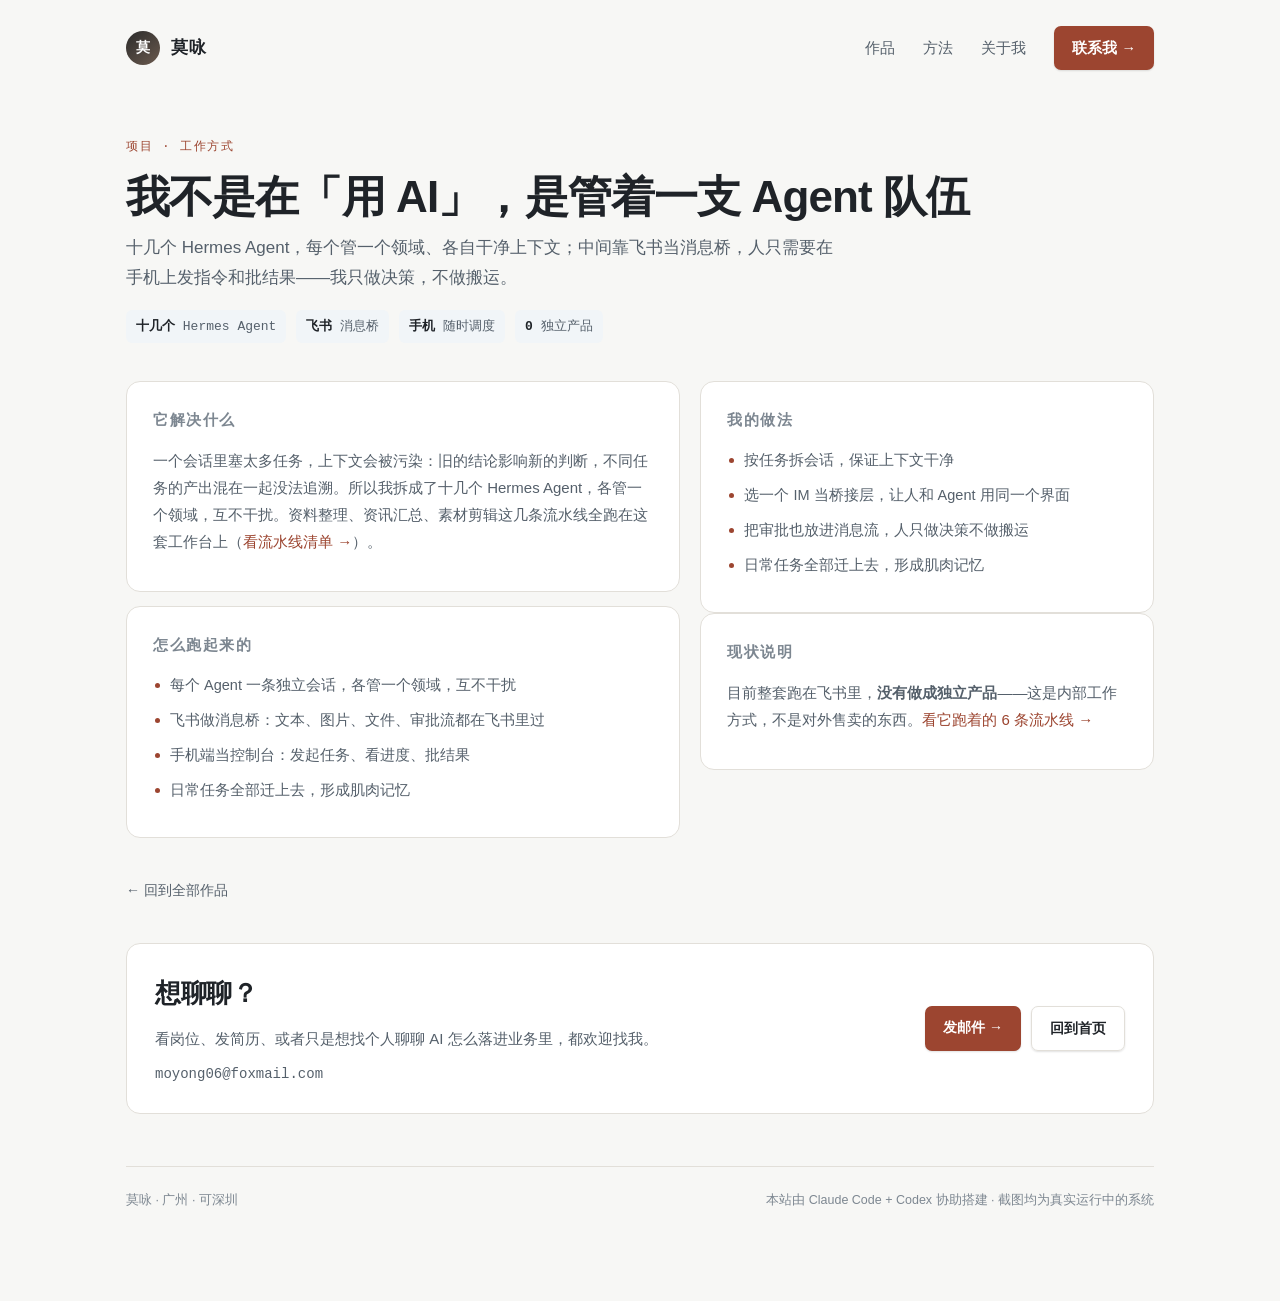
==== projects/agent.html @ 726917f3 "Agent 规模更新：十几个 Hermes Agent 各管一个领域" ====
<!DOCTYPE html>
<html lang="zh-CN">
<head>
<meta charset="UTF-8">
<meta name="viewport" content="width=device-width,initial-scale=1">
<title>Agent 工作台 · 莫咏作品集</title>
<meta name="description" content="十几个 Hermes Agent 各管一个领域，加飞书消息桥，手机上随时发起任务、看进度、批结果。">
<link rel="stylesheet" href="../style.css">
</head>
<body>
<div class="wrap">
<nav>
  <a class="brand" href="../index.html"><span class="avatar">莫</span><span class="nm">莫咏</span></a>
  <div class="nav-r">
    <a href="../index.html#work">作品</a>
    <a href="../index.html#how">方法</a>
    <a href="../index.html#about">关于我</a>
    <a href="../index.html#contact" class="btn">联系我 →</a>
  </div>
</nav>
<div class="dhead">
  <div class="crumb">项目 · 工作方式</div>
  <h1>我不是在「用 AI」，是管着一支 Agent 队伍</h1>
  <p class="lead">十几个 Hermes Agent，每个管一个领域、各自干净上下文；中间靠飞书当消息桥，人只需要在手机上发指令和批结果——我只做决策，不做搬运。</p>
  <div class="dnums"><span><b>十几个</b> Hermes Agent</span><span><b>飞书</b> 消息桥</span><span><b>手机</b> 随时调度</span><span><b>0</b> 独立产品</span></div>
</div>
<div class="dgrid">
  <div><div class="dsec" style="margin-bottom:14px"><h3>它解决什么</h3><p>一个会话里塞太多任务，上下文会被污染：旧的结论影响新的判断，不同任务的产出混在一起没法追溯。所以我拆成了十几个 Hermes Agent，各管一个领域，互不干扰。资料整理、资讯汇总、素材剪辑这几条流水线全跑在这套工作台上（<a class="more" href="flow.html">看流水线清单 →</a>）。</p></div><div class="dsec" style="margin-bottom:14px"><h3>怎么跑起来的</h3><ul><li>每个 Agent 一条独立会话，各管一个领域，互不干扰</li><li>飞书做消息桥：文本、图片、文件、审批流都在飞书里过</li><li>手机端当控制台：发起任务、看进度、批结果</li><li>日常任务全部迁上去，形成肌肉记忆</li></ul></div></div>
  <div>
    <div class="dsec">
      <h3>我的做法</h3>
      <ul><li>按任务拆会话，保证上下文干净</li><li>选一个 IM 当桥接层，让人和 Agent 用同一个界面</li><li>把审批也放进消息流，人只做决策不做搬运</li><li>日常任务全部迁上去，形成肌肉记忆</li></ul>
    </div>
    <div class="dsec" style="margin-bottom:14px"><h3>现状说明</h3><p>目前整套跑在飞书里，<b>没有做成独立产品</b>——这是内部工作方式，不是对外售卖的东西。<a class="more" href="flow.html">看它跑着的 6 条流水线 →</a></p></div>
  </div>
</div>
<a class="backlink" href="../index.html#work">← 回到全部作品</a>
<div class="contact" style="margin-top:40px">
  <div>
    <h2>想聊聊？</h2>
    <p>看岗位、发简历、或者只是想找个人聊聊 AI 怎么落进业务里，都欢迎找我。</p>
    <div class="mail copy" id="mail">moyong06@foxmail.com</div>
  </div>
  <div class="acts">
    <a class="btn" href="mailto:moyong06@foxmail.com">发邮件 →</a>
    <a class="btn ghost" href="../index.html">回到首页</a>
  </div>
</div>
<footer>
  <span>莫咏 · 广州 · 可深圳</span>
  <span>本站由 Claude Code + Codex 协助搭建 · 截图均为真实运行中的系统</span>
</footer>
</div>
<script>
  const nav=document.querySelector('nav');
  addEventListener('scroll',()=>nav.classList.toggle('scrolled',scrollY>10));
  const mail=document.getElementById('mail');
  if(mail){ mail.style.cursor='pointer';
    mail.addEventListener('click',async()=>{try{await navigator.clipboard.writeText('moyong06@foxmail.com');mail.classList.add('done');setTimeout(()=>mail.classList.remove('done'),1600);}catch(e){}});
  }
</script>
</body>
</html>
---- style.css ----
:root{
    --bg:#f7f7f5; --card:#fff; --ink:#1f2328; --ink2:#55606b; --ink3:#7d8791;
    --line:#e2dfd9; --accent:#9c4530; --accent-soft:#f7ece8;
  }
  *{box-sizing:border-box;margin:0;padding:0}
  body{background:var(--bg);color:var(--ink);font-family:-apple-system,BlinkMacSystemFont,"PingFang SC","Hiragino Sans GB","Microsoft YaHei",sans-serif;font-size:15px;line-height:1.8;-webkit-font-smoothing:antialiased}
  .wrap{max-width:1080px;margin:0 auto;padding:0 26px 90px}

  nav{display:flex;align-items:center;justify-content:space-between;padding:26px 0 22px;position:sticky;top:0;background:rgba(247,247,245,.93);backdrop-filter:blur(8px);z-index:9;border-bottom:1px solid transparent}
  nav.scrolled{border-bottom-color:var(--line)}
  .brand{display:flex;align-items:center;gap:11px;text-decoration:none;color:var(--ink)}
  .avatar{width:34px;height:34px;border-radius:50%;background:linear-gradient(140deg,#2b2b2b,#6b5a4e);color:#fff;display:flex;align-items:center;justify-content:center;font-size:14px;font-weight:600}
  .brand .nm{font-size:17px;font-weight:600;letter-spacing:.06em}
  .nav-r{display:flex;align-items:center;gap:28px}
  .nav-r a{color:var(--ink2);text-decoration:none;font-size:14.5px;transition:color .15s}
  .nav-r a:hover{color:var(--ink)}
  .nav-r a.on{color:var(--ink);font-weight:500}
  .btn{display:inline-block;background:var(--accent);color:#fff!important;text-decoration:none;padding:9px 18px;border-radius:7px;font-size:14px;font-weight:600;transition:filter .15s;box-shadow:0 1px 2px rgba(0,0,0,.12)}
  .btn:hover{filter:brightness(1.08)}
  .btn.ghost{background:transparent;color:var(--ink)!important;border:1px solid var(--line)}

  .hero{padding:56px 0 44px}
  .hero .kicker{font-size:12.5px;letter-spacing:.16em;color:var(--accent);text-transform:uppercase;font-weight:600;margin-bottom:16px}
  .hero h1{font-size:46px;line-height:1.22;font-weight:700;letter-spacing:-.02em;max-width:760px}
  .hero h1 em{font-style:normal;color:var(--accent)}
  .hero p{font-size:17px;color:var(--ink2);max-width:660px;margin-top:20px}
  .facts{display:grid;grid-template-columns:repeat(4,1fr);gap:28px;margin-top:34px;padding-top:26px;border-top:1px solid var(--line)}
  .fact .n{font-size:27px;font-weight:700;letter-spacing:-.03em;font-variant-numeric:tabular-nums;color:var(--ink)}
  .fact .n small{font-size:.56em;font-weight:700;color:var(--ink2);letter-spacing:0;margin:0 .1em;vertical-align:.08em}
  .fact .n small:first-child{margin-left:0}
  .fact .n small:last-child{margin-right:0}
  .fact .n .cur{margin-right:-.14em;letter-spacing:-.02em}
  .fact .n .gap{margin-right:.34em}
  .fact .n .cnt{display:inline-block;min-width:.5em;color:transparent;-webkit-text-fill-color:transparent;
    background:linear-gradient(178deg,#151b21 22%,#56646f 100%);-webkit-background-clip:text;background-clip:text;
    transition:transform .28s cubic-bezier(.2,.9,.3,1)}
  .fact .n .cnt.hit{transform:translateY(-3px) scale(1.06);background:none;color:var(--accent);-webkit-text-fill-color:var(--accent)}
  .fact .l{font-size:13px;color:var(--ink2);margin-top:5px;letter-spacing:.01em}

  section{padding-top:46px}
  .sec-h{display:flex;align-items:baseline;justify-content:space-between;margin-bottom:26px}
  .sec-h h2{font-size:26px;font-weight:700;letter-spacing:-.01em}
  .sec-h .en{font-size:12px;letter-spacing:.14em;color:var(--ink3);text-transform:uppercase}

  .grid{display:grid;grid-template-columns:repeat(3,1fr);gap:18px}
  @media(max-width:860px){.grid{grid-template-columns:1fr 1fr}}
  @media(max-width:600px){.grid{grid-template-columns:1fr}.hero h1{font-size:33px}}

  .card{background:var(--card);border:1px solid var(--line);border-radius:12px;overflow:hidden;display:flex;flex-direction:column;transition:border-color .18s,transform .18s}
  .card:hover{border-color:#d6d2ca;transform:translateY(-2px)}
  .card .shot{aspect-ratio:16/10;background:#fbfbfa;border-bottom:1px solid var(--line);overflow:hidden;display:flex;align-items:center;justify-content:center}
  .card .shot img{width:100%;height:100%;object-fit:cover;object-position:top center;display:block}
  .card .shot .ico{font-size:46px;opacity:.62;background:linear-gradient(160deg,#fbf7f4,#f3efe9);width:100%;height:100%;display:flex;align-items:center;justify-content:center}
  .card .shot .icowrap{position:absolute;inset:0;display:flex;flex-direction:column;align-items:center;justify-content:center;gap:8px;background:linear-gradient(160deg,#fbf7f4,#f2eee8)}
  .card .shot .icohint{font-family:ui-monospace,SFMono-Regular,Menlo,monospace;font-size:11.5px;color:#a2958c;letter-spacing:.06em}
  /* 无截图卡片的规格面板：看起来像有意设计，不像缺图 */
  .spec{width:100%;height:100%;padding:16px 18px;display:flex;flex-direction:column;justify-content:center;gap:7px;background:linear-gradient(160deg,#fbf8f5,#f4f0ea)}
  .spec .sh{font-family:ui-monospace,SFMono-Regular,Menlo,monospace;font-size:10.5px;letter-spacing:.14em;color:#93857a;text-transform:uppercase;margin-bottom:2px}
  .spec .sl{display:flex;align-items:center;gap:9px;font-family:ui-monospace,SFMono-Regular,Menlo,monospace;font-size:13px;color:#4a545e}
  .spec .sl i{width:6px;height:6px;border-radius:50%;background:var(--accent);opacity:.75;flex:none}
  .spec .sl b{font-weight:600;color:#252b31}
  .spec .foot{margin-top:6px;font-family:ui-monospace,SFMono-Regular,Menlo,monospace;font-size:11px;color:#93857a}
  .spec.big{padding:26px 28px;gap:9px}
  .spec.big .sh{font-size:11.5px;margin-bottom:4px}
  .spec.big .sl{font-size:14px}
  .spec.big .foot{margin-top:10px;font-size:11.5px}
  .card .body{padding:16px 18px 17px;display:flex;flex-direction:column;flex:1}
  .card .role{font-size:12px;color:var(--accent);font-weight:600;letter-spacing:.04em}
  .card h3{font-size:17px;font-weight:650;margin:5px 0 7px;letter-spacing:-.01em}
  .card p{font-size:13.8px;color:var(--ink2);flex:1}
  .card .more{margin-top:14px;font-size:13.5px;color:var(--accent);font-weight:500}
  .card .more::after{content:" →"}

  .feat{background:var(--card);border:1px solid var(--line);border-radius:14px;overflow:hidden;display:grid;grid-template-columns:1.05fr .95fr}
  @media(max-width:860px){.feat{grid-template-columns:1fr}}
  .feat .l{padding:24px 28px}
  .feat .l h3{font-size:23px;font-weight:700;letter-spacing:-.015em;margin:8px 0 12px}
  .feat .l p{color:var(--ink2);font-size:15px}
  .feat .l ul{list-style:none;margin:16px 0 0}
  .feat .l li{position:relative;padding-left:16px;margin-bottom:5px;font-size:14.2px;color:var(--ink2)}
  .feat .l li::before{content:"";position:absolute;left:0;top:11px;width:5px;height:5px;border-radius:50%;background:var(--accent)}
  .feat .r{background:#fbfbfa;border-left:1px solid var(--line);display:flex;align-items:center;justify-content:center;padding:18px}
  @media(max-width:860px){.feat .r{border-left:0;border-top:1px solid var(--line)}}
  .feat .r img{max-width:100%;max-height:330px;border-radius:8px;border:1px solid var(--line);object-fit:contain;background:#fff}

  .about{display:grid;grid-template-columns:1.15fr .85fr;gap:44px;align-items:start}
  @media(max-width:860px){.about{grid-template-columns:1fr;gap:26px}}
  .about p{color:var(--ink2);margin-bottom:12px;font-size:15px}
  .about p b{color:var(--ink);font-weight:600}
  .tl{list-style:none}
  .tl li{border-left:2px solid var(--line);padding:0 0 13px 18px;position:relative;margin-left:4px}
  .tl li:last-child{padding-bottom:0}
  .tl li::before{content:"";position:absolute;left:-5px;top:7px;width:8px;height:8px;border-radius:50%;background:var(--accent)}
  .tl .t{font-size:13px;color:var(--ink3)}
  .tl .w{font-weight:650;font-size:15.5px;margin:2px 0 3px}
  .tl .d{font-size:13.6px;color:var(--ink2)}

  .contact{background:var(--card);border:1px solid var(--line);border-radius:14px;padding:26px 28px;display:flex;justify-content:space-between;align-items:center;gap:26px;flex-wrap:wrap;margin-top:42px}
  .contact h2{font-size:26px;font-weight:700;letter-spacing:-.01em}
  .contact p{color:var(--ink2);margin-top:8px;font-size:15px;max-width:520px}
  .contact .acts{display:flex;gap:10px;flex-wrap:wrap}
  .contact .mail{font-family:ui-monospace,SFMono-Regular,Menlo,monospace;font-size:14px;color:var(--ink2);margin-top:10px}

  footer{margin-top:52px;padding-top:22px;border-top:1px solid var(--line);font-size:12.5px;color:var(--ink3);display:flex;justify-content:space-between;flex-wrap:wrap;gap:10px}

  /* ===== 轻量动效：原生 CSS 滚动驱动动画（零 JS、零依赖）=====
     原理：animation-timeline: view() 让动画由「元素进入视口的进度」驱动，而不是时间。
     浏览器支持：Chrome/Edge 115+、Safari 26+；Firefox 回退为静态。
     无障碍：全部包在 prefers-reduced-motion: no-preference 里，尊重系统设置。 */
  @media (prefers-reduced-motion: no-preference){
    /* 入场：hero 依次浮起 */
    @keyframes rise-in{from{transform:translateY(18px)}to{transform:none}}
    .hero .kicker{animation:rise-in .7s cubic-bezier(.22,.8,.28,1) both}
    .hero h1{animation:rise-in .8s cubic-bezier(.22,.8,.28,1) .06s both}
    .hero p{animation:rise-in .8s cubic-bezier(.22,.8,.28,1) .14s both}
    .facts{animation:rise-in .8s cubic-bezier(.22,.8,.28,1) .22s both}

    /* 滚动进入视口时浮现（原生 scroll-driven） */
    @supports (animation-timeline: view()) and (animation-range: 0% 100%){
      @keyframes scroll-rise{from{opacity:.6;transform:translateY(26px)}to{opacity:1;transform:none}}
      section .sec-h, .feat, .grid .card, .about > *, .contact{
        animation:scroll-rise linear both;
        animation-timeline:view();
        animation-range:entry 4% cover 26%;
      }
      /* 同排卡片错峰：靠 animation-range 往后挪，而不是改 keyframes */
      .grid .card:nth-child(2){animation-range:entry 10% cover 32%}
      .grid .card:nth-child(3){animation-range:entry 16% cover 38%}
      .grid .card:nth-child(4){animation-range:entry 10% cover 32%}
      .grid .card:nth-child(5){animation-range:entry 16% cover 38%}
      .grid .card:nth-child(6){animation-range:entry 22% cover 44%}
      /* 首屏大卡里的图片轻微视差（只动 transform，合成器友好） */
      .feat .r img,.feat .r .spec{animation:drift linear both;animation-timeline:view();animation-range:entry 0% exit 100%}
      @keyframes drift{from{transform:translateY(-14px)}to{transform:translateY(14px)}}
    }
    /* 不支持 scroll-driven 时的兜底：一次性入场，仍然优雅 */
    @supports not ((animation-timeline: view()) and (animation-range: 0% 100%)){
      @keyframes fade-in{from{opacity:0}to{opacity:1}}
      section .sec-h,.feat,.grid .card,.about > *,.contact{animation:fade-in .6s ease both}
    }
  }
  /* 悬停反馈：卡片浮起 + 图片微缩 */
  .card .shot img{transition:transform .45s cubic-bezier(.22,.8,.28,1)}
  .card:hover .shot img{transform:scale(1.025)}
  .card:hover{border-color:#d3cec5}
  /* 邮箱一键复制 */
  .copy{position:relative;transition:color .15s}
  .copy:hover{color:var(--accent)}
  .copy.done::after{content:"已复制 ✓";position:absolute;left:0;top:0;font-size:13px;color:var(--accent)}

/* ===== 移动端适配 ===== */
.grid>*,.feat>*{min-width:0}
.spec .sl{white-space:normal;overflow-wrap:anywhere}
.more{display:inline-block;text-decoration:none;color:var(--accent);transition:opacity .15s}
.more:hover{opacity:.72}
@media (max-width:640px){
  .wrap{padding:0 18px 64px}
  nav{padding:16px 0 13px}
  .nav-r{gap:15px}
  .nav-r a{font-size:13.5px}
  .nav-r .btn{padding:7px 13px;font-size:13px;border-radius:6px}
  .brand .nm{font-size:16px}
  .hero{padding:32px 0 26px}
  .hero h1{font-size:clamp(30px,8.6vw,40px);line-height:1.16}
  .hero p{font-size:15.5px;margin-top:16px}
  .facts{display:grid;grid-template-columns:1fr 1fr;gap:14px 16px;margin-top:24px;padding-top:18px}
  .hero{padding-bottom:18px}
  section{padding-top:38px}
  .nw{white-space:nowrap}
  .fact .n{font-size:23px}
  .fact .l{font-size:12px}
  section{padding-top:44px}
  .sec-h h2{font-size:22px}
  .sec-h .en{font-size:11px}
  .card .shot{aspect-ratio:16/9}
  .spec{padding:13px 14px;gap:6px}
  .spec.big{padding:18px 16px;gap:7px}
  .spec .sl{font-size:12.5px}
  .spec.big .sl{font-size:13px}
  .spec .sh{font-size:10px}
  .feat .l{padding:22px 20px}
  .feat .l h3{font-size:20px}
  .contact{padding:26px 20px;margin-top:44px}
  .contact h2{font-size:22px}
  .contact p{font-size:14.5px}
  .about{gap:20px}
  .tl li{padding-bottom:14px}
  footer{font-size:12px;flex-direction:column;gap:4px}
}
@media (max-width:400px){
  .nav-r a[href="#how"],.nav-r a[href="#about"]{display:none}
  .facts{gap:14px 16px}
}
/* ===== 详情页 ===== */
.dhead{padding:44px 0 8px}
.dhead .crumb{font-family:ui-monospace,SFMono-Regular,Menlo,monospace;font-size:12px;letter-spacing:.14em;color:var(--accent);text-transform:uppercase}
.dhead h1{font-size:clamp(28px,6vw,44px);line-height:1.18;margin:12px 0 10px;letter-spacing:-.02em}
.dhead .lead{font-size:17px;color:var(--ink2);max-width:720px}
.dgrid{display:grid;grid-template-columns:1.1fr .9fr;gap:20px;margin-top:30px}
@media(max-width:820px){.dgrid{grid-template-columns:1fr}}
.dsec{background:var(--card);border:1px solid var(--line);border-radius:14px;padding:24px 26px}
.dsec h3{font-size:15px;letter-spacing:.1em;text-transform:uppercase;color:var(--ink3);font-weight:600;margin-bottom:14px}
.dsec p{color:var(--ink2);font-size:15px;margin-bottom:12px}
.dsec ul{list-style:none}
.dsec li{position:relative;padding-left:17px;margin-bottom:9px;font-size:14.5px;color:var(--ink2)}
.dsec li::before{content:"";position:absolute;left:2px;top:11px;width:5px;height:5px;border-radius:50%;background:var(--accent)}
.dsec li b{color:var(--ink);font-weight:600}
.dnote{background:#fffdf6;border:1px solid #f0e3c2;border-left:3px solid #b47b0a;border-radius:10px;padding:16px 18px;font-size:14px;color:#6b5518;margin-top:14px}
.dnote b{color:#4a3a10}
.dnums{display:flex;flex-wrap:wrap;gap:10px;margin-top:16px}
.dnums span{font-family:ui-monospace,SFMono-Regular,Menlo,monospace;font-size:13px;background:#f1f5f8;border-radius:6px;padding:5px 10px;color:var(--ink2)}
.dnums span b{color:var(--ink)}
.backlink{display:inline-flex;align-items:center;gap:6px;color:var(--ink2);text-decoration:none;font-size:14px;margin-top:26px}
.backlink:hover{color:var(--accent)}


/* ===== v3：两列卡片 + 更多一行 ===== */
  .grid.two{grid-template-columns:repeat(2,1fr)}
  .grid.two .card .shot{aspect-ratio:16/6.4}
  .more-row{display:flex;flex-wrap:wrap;align-items:center;gap:12px;margin-top:22px;padding-top:18px;border-top:1px solid var(--line);font-size:14px}
  .more-row .more-lbl{font-size:11.5px;letter-spacing:.14em;text-transform:uppercase;color:var(--ink3);margin-right:6px}
  .more-row a{color:var(--accent);text-decoration:none;padding-bottom:1px;transition:opacity .15s}
  .more-row a:hover{color:var(--accent);border-color:var(--accent)}
@media (max-width:640px){
  .grid.two{grid-template-columns:1fr}
}


/* ===== v3 收尾：方法三格 + 细联系条 ===== */
  .steps{display:grid;grid-template-columns:repeat(3,1fr);gap:26px}
  .step .role{font-size:12px;color:var(--accent);font-weight:600;letter-spacing:.04em}
  .step h3{font-size:17px;font-weight:700;letter-spacing:-.01em;margin:6px 0 6px}
  .step p{font-size:13.8px;color:var(--ink2)}
  .contact.slim{align-items:center;padding:22px 26px;gap:20px}
  .contact.slim .ctitle{display:flex;align-items:baseline;gap:14px;flex-wrap:wrap}
  .contact.slim h2{font-size:20px}
  .contact.slim p{margin-top:0;font-size:14px;max-width:none;flex:1;min-width:220px}
  .contact.slim .mail{margin-top:0}
@media (max-width:860px){
  .steps{grid-template-columns:1fr;gap:18px}
  .contact.slim{flex-direction:column;align-items:flex-start}
}
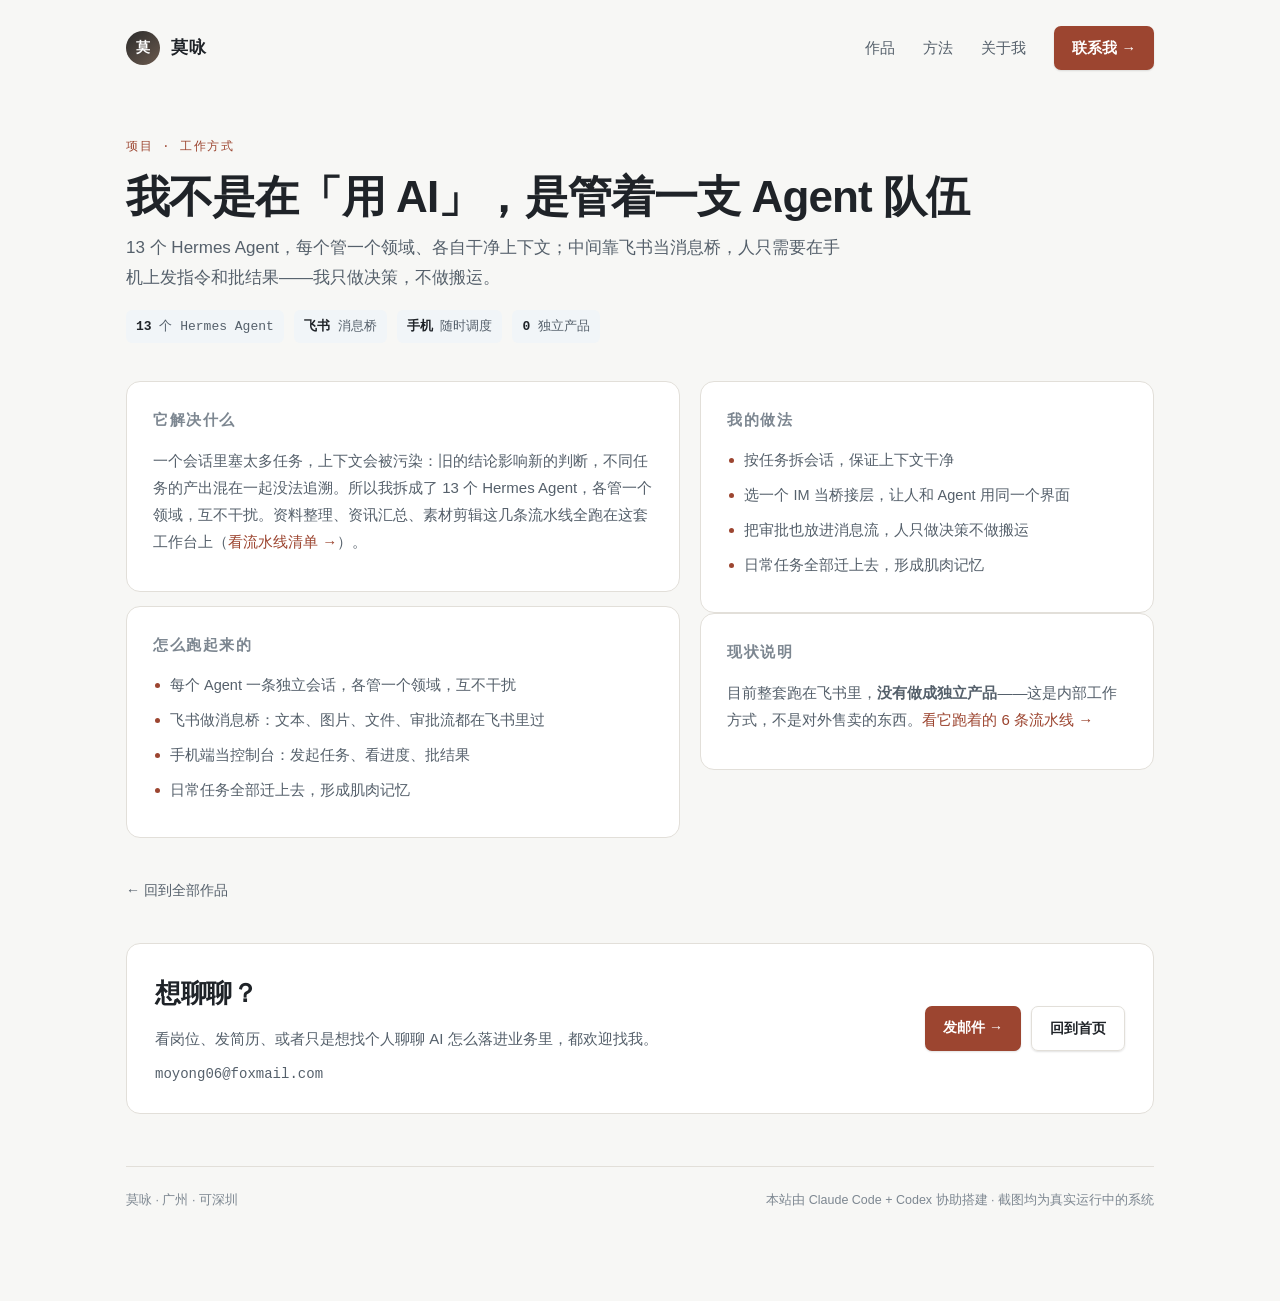
==== commit f870eb62: "Agent 数量定稿：13 个 Hermes Agent" ====
--- a/projects/agent.html
+++ b/projects/agent.html
@@ -4,7 +4,7 @@
 <meta charset="UTF-8">
 <meta name="viewport" content="width=device-width,initial-scale=1">
 <title>Agent 工作台 · 莫咏作品集</title>
-<meta name="description" content="十几个 Hermes Agent 各管一个领域，加飞书消息桥，手机上随时发起任务、看进度、批结果。">
+<meta name="description" content="13 个 Hermes Agent 各管一个领域，加飞书消息桥，手机上随时发起任务、看进度、批结果。">
 <link rel="stylesheet" href="../style.css">
 </head>
 <body>
@@ -21,11 +21,11 @@
 <div class="dhead">
   <div class="crumb">项目 · 工作方式</div>
   <h1>我不是在「用 AI」，是管着一支 Agent 队伍</h1>
-  <p class="lead">十几个 Hermes Agent，每个管一个领域、各自干净上下文；中间靠飞书当消息桥，人只需要在手机上发指令和批结果——我只做决策，不做搬运。</p>
-  <div class="dnums"><span><b>十几个</b> Hermes Agent</span><span><b>飞书</b> 消息桥</span><span><b>手机</b> 随时调度</span><span><b>0</b> 独立产品</span></div>
+  <p class="lead">13 个 Hermes Agent，每个管一个领域、各自干净上下文；中间靠飞书当消息桥，人只需要在手机上发指令和批结果——我只做决策，不做搬运。</p>
+  <div class="dnums"><span><b>13</b> 个 Hermes Agent</span><span><b>飞书</b> 消息桥</span><span><b>手机</b> 随时调度</span><span><b>0</b> 独立产品</span></div>
 </div>
 <div class="dgrid">
-  <div><div class="dsec" style="margin-bottom:14px"><h3>它解决什么</h3><p>一个会话里塞太多任务，上下文会被污染：旧的结论影响新的判断，不同任务的产出混在一起没法追溯。所以我拆成了十几个 Hermes Agent，各管一个领域，互不干扰。资料整理、资讯汇总、素材剪辑这几条流水线全跑在这套工作台上（<a class="more" href="flow.html">看流水线清单 →</a>）。</p></div><div class="dsec" style="margin-bottom:14px"><h3>怎么跑起来的</h3><ul><li>每个 Agent 一条独立会话，各管一个领域，互不干扰</li><li>飞书做消息桥：文本、图片、文件、审批流都在飞书里过</li><li>手机端当控制台：发起任务、看进度、批结果</li><li>日常任务全部迁上去，形成肌肉记忆</li></ul></div></div>
+  <div><div class="dsec" style="margin-bottom:14px"><h3>它解决什么</h3><p>一个会话里塞太多任务，上下文会被污染：旧的结论影响新的判断，不同任务的产出混在一起没法追溯。所以我拆成了 13 个 Hermes Agent，各管一个领域，互不干扰。资料整理、资讯汇总、素材剪辑这几条流水线全跑在这套工作台上（<a class="more" href="flow.html">看流水线清单 →</a>）。</p></div><div class="dsec" style="margin-bottom:14px"><h3>怎么跑起来的</h3><ul><li>每个 Agent 一条独立会话，各管一个领域，互不干扰</li><li>飞书做消息桥：文本、图片、文件、审批流都在飞书里过</li><li>手机端当控制台：发起任务、看进度、批结果</li><li>日常任务全部迁上去，形成肌肉记忆</li></ul></div></div>
   <div>
     <div class="dsec">
       <h3>我的做法</h3>
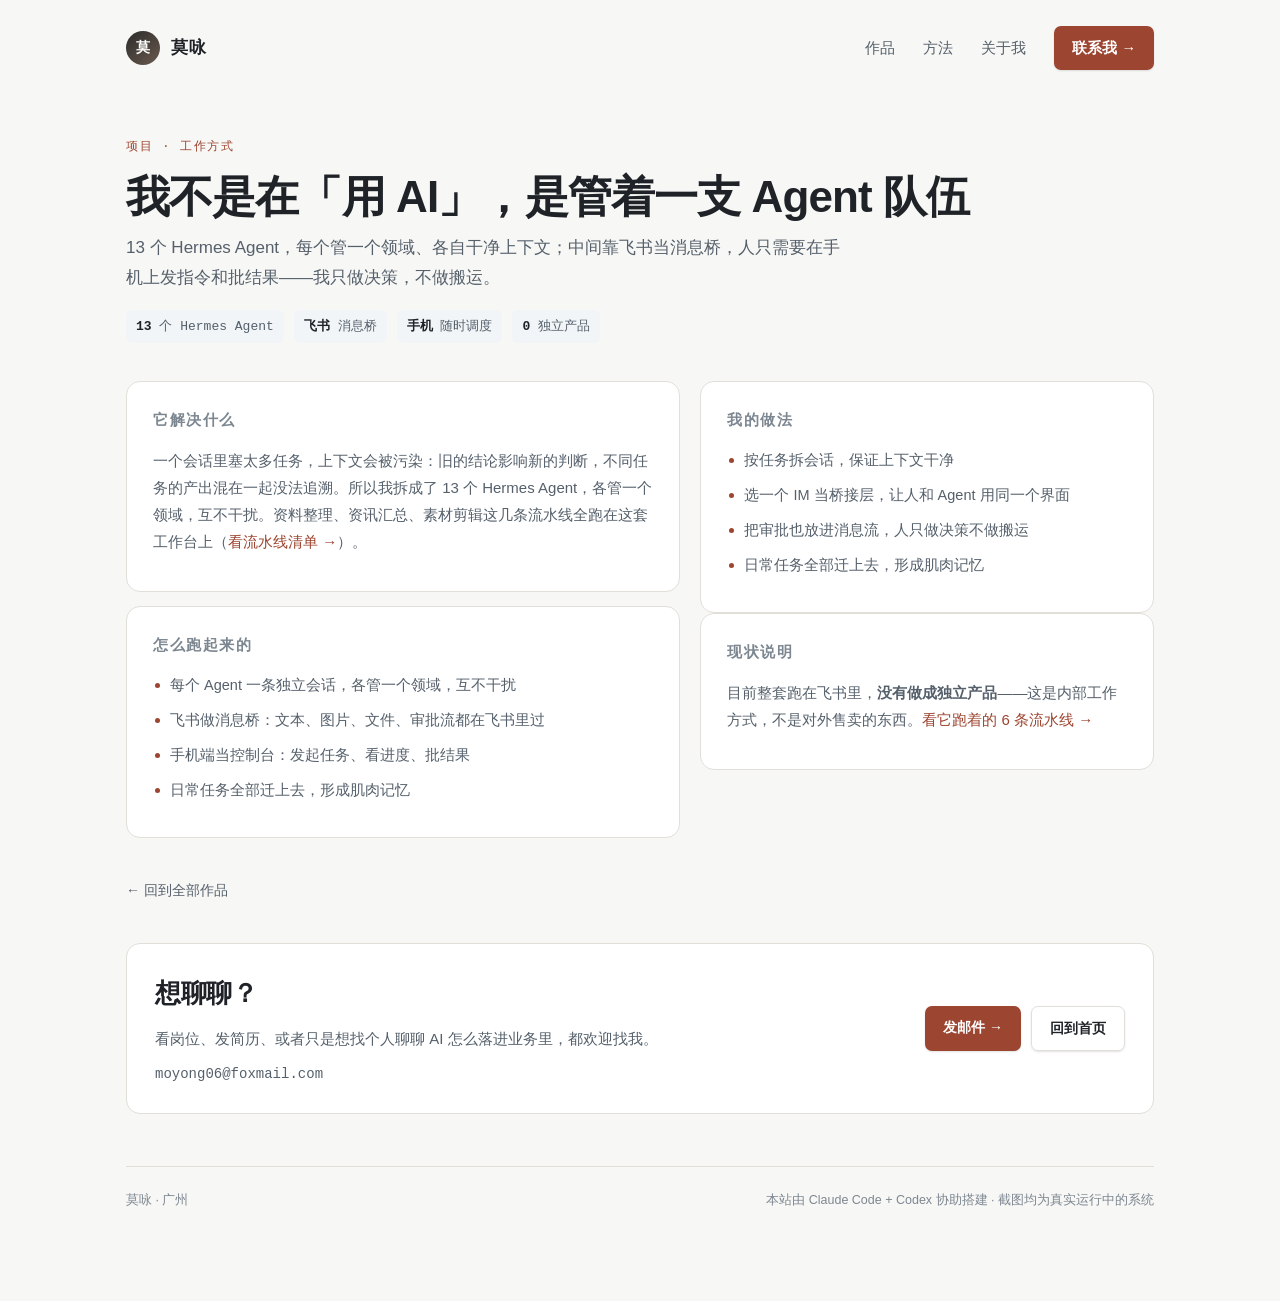
==== commit d0b31800: "地点改为广州（短期不深圳）" ====
--- a/projects/agent.html
+++ b/projects/agent.html
@@ -47,7 +47,7 @@
   </div>
 </div>
 <footer>
-  <span>莫咏 · 广州 · 可深圳</span>
+  <span>莫咏 · 广州</span>
   <span>本站由 Claude Code + Codex 协助搭建 · 截图均为真实运行中的系统</span>
 </footer>
 </div>
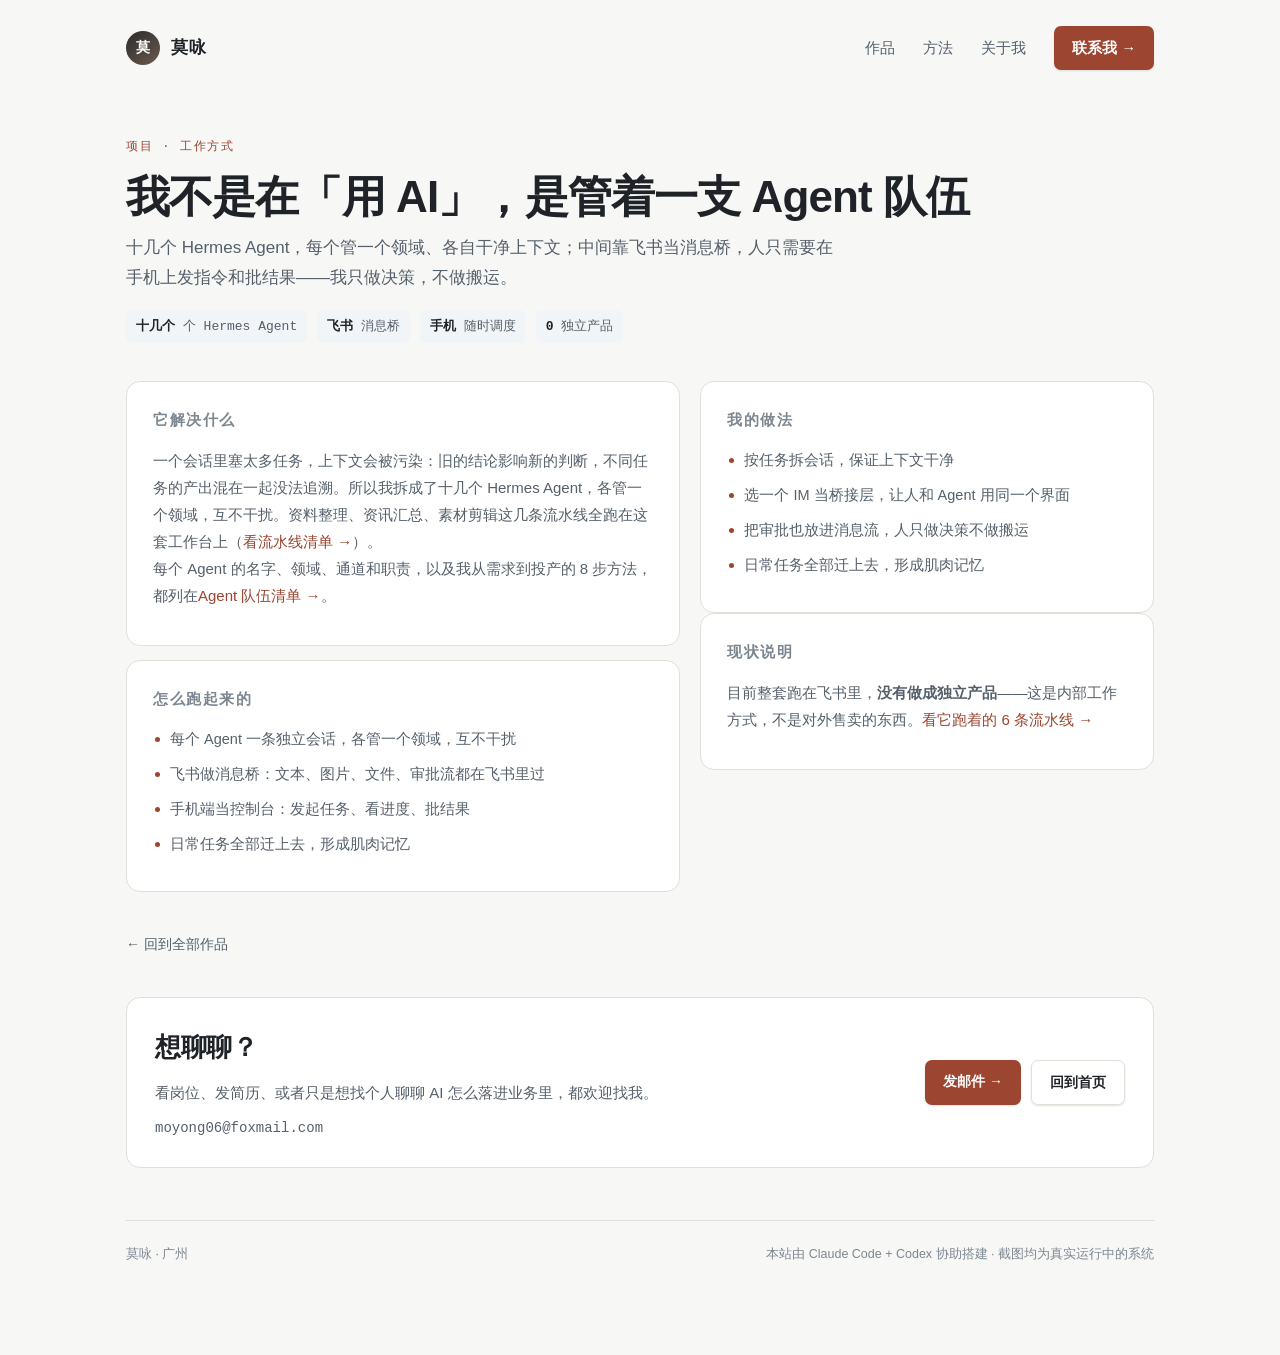
==== commit 8a1e58e7: "作品集：新增 Agent 队伍清单页（14 个 Agent 明细 + 从需求到投产的 8 步）；Agent 数量口径统一为「十几个」" ====
--- a/projects/agent.html
+++ b/projects/agent.html
@@ -4,7 +4,7 @@
 <meta charset="UTF-8">
 <meta name="viewport" content="width=device-width,initial-scale=1">
 <title>Agent 工作台 · 莫咏作品集</title>
-<meta name="description" content="13 个 Hermes Agent 各管一个领域，加飞书消息桥，手机上随时发起任务、看进度、批结果。">
+<meta name="description" content="十几个 Hermes Agent 各管一个领域，加飞书消息桥，手机上随时发起任务、看进度、批结果。">
 <link rel="stylesheet" href="../style.css">
 </head>
 <body>
@@ -21,11 +21,11 @@
 <div class="dhead">
   <div class="crumb">项目 · 工作方式</div>
   <h1>我不是在「用 AI」，是管着一支 Agent 队伍</h1>
-  <p class="lead">13 个 Hermes Agent，每个管一个领域、各自干净上下文；中间靠飞书当消息桥，人只需要在手机上发指令和批结果——我只做决策，不做搬运。</p>
-  <div class="dnums"><span><b>13</b> 个 Hermes Agent</span><span><b>飞书</b> 消息桥</span><span><b>手机</b> 随时调度</span><span><b>0</b> 独立产品</span></div>
+  <p class="lead">十几个 Hermes Agent，每个管一个领域、各自干净上下文；中间靠飞书当消息桥，人只需要在手机上发指令和批结果——我只做决策，不做搬运。</p>
+  <div class="dnums"><span><b>十几个</b> 个 Hermes Agent</span><span><b>飞书</b> 消息桥</span><span><b>手机</b> 随时调度</span><span><b>0</b> 独立产品</span></div>
 </div>
 <div class="dgrid">
-  <div><div class="dsec" style="margin-bottom:14px"><h3>它解决什么</h3><p>一个会话里塞太多任务，上下文会被污染：旧的结论影响新的判断，不同任务的产出混在一起没法追溯。所以我拆成了 13 个 Hermes Agent，各管一个领域，互不干扰。资料整理、资讯汇总、素材剪辑这几条流水线全跑在这套工作台上（<a class="more" href="flow.html">看流水线清单 →</a>）。</p></div><div class="dsec" style="margin-bottom:14px"><h3>怎么跑起来的</h3><ul><li>每个 Agent 一条独立会话，各管一个领域，互不干扰</li><li>飞书做消息桥：文本、图片、文件、审批流都在飞书里过</li><li>手机端当控制台：发起任务、看进度、批结果</li><li>日常任务全部迁上去，形成肌肉记忆</li></ul></div></div>
+  <div><div class="dsec" style="margin-bottom:14px"><h3>它解决什么</h3><p>一个会话里塞太多任务，上下文会被污染：旧的结论影响新的判断，不同任务的产出混在一起没法追溯。所以我拆成了十几个 Hermes Agent，各管一个领域，互不干扰。资料整理、资讯汇总、素材剪辑这几条流水线全跑在这套工作台上（<a class="more" href="flow.html">看流水线清单 →</a>）。<br>每个 Agent 的名字、领域、通道和职责，以及我从需求到投产的 8 步方法，都列在<a class="more" href="agents.html">Agent 队伍清单 →</a>。</p></div><div class="dsec" style="margin-bottom:14px"><h3>怎么跑起来的</h3><ul><li>每个 Agent 一条独立会话，各管一个领域，互不干扰</li><li>飞书做消息桥：文本、图片、文件、审批流都在飞书里过</li><li>手机端当控制台：发起任务、看进度、批结果</li><li>日常任务全部迁上去，形成肌肉记忆</li></ul></div></div>
   <div>
     <div class="dsec">
       <h3>我的做法</h3>
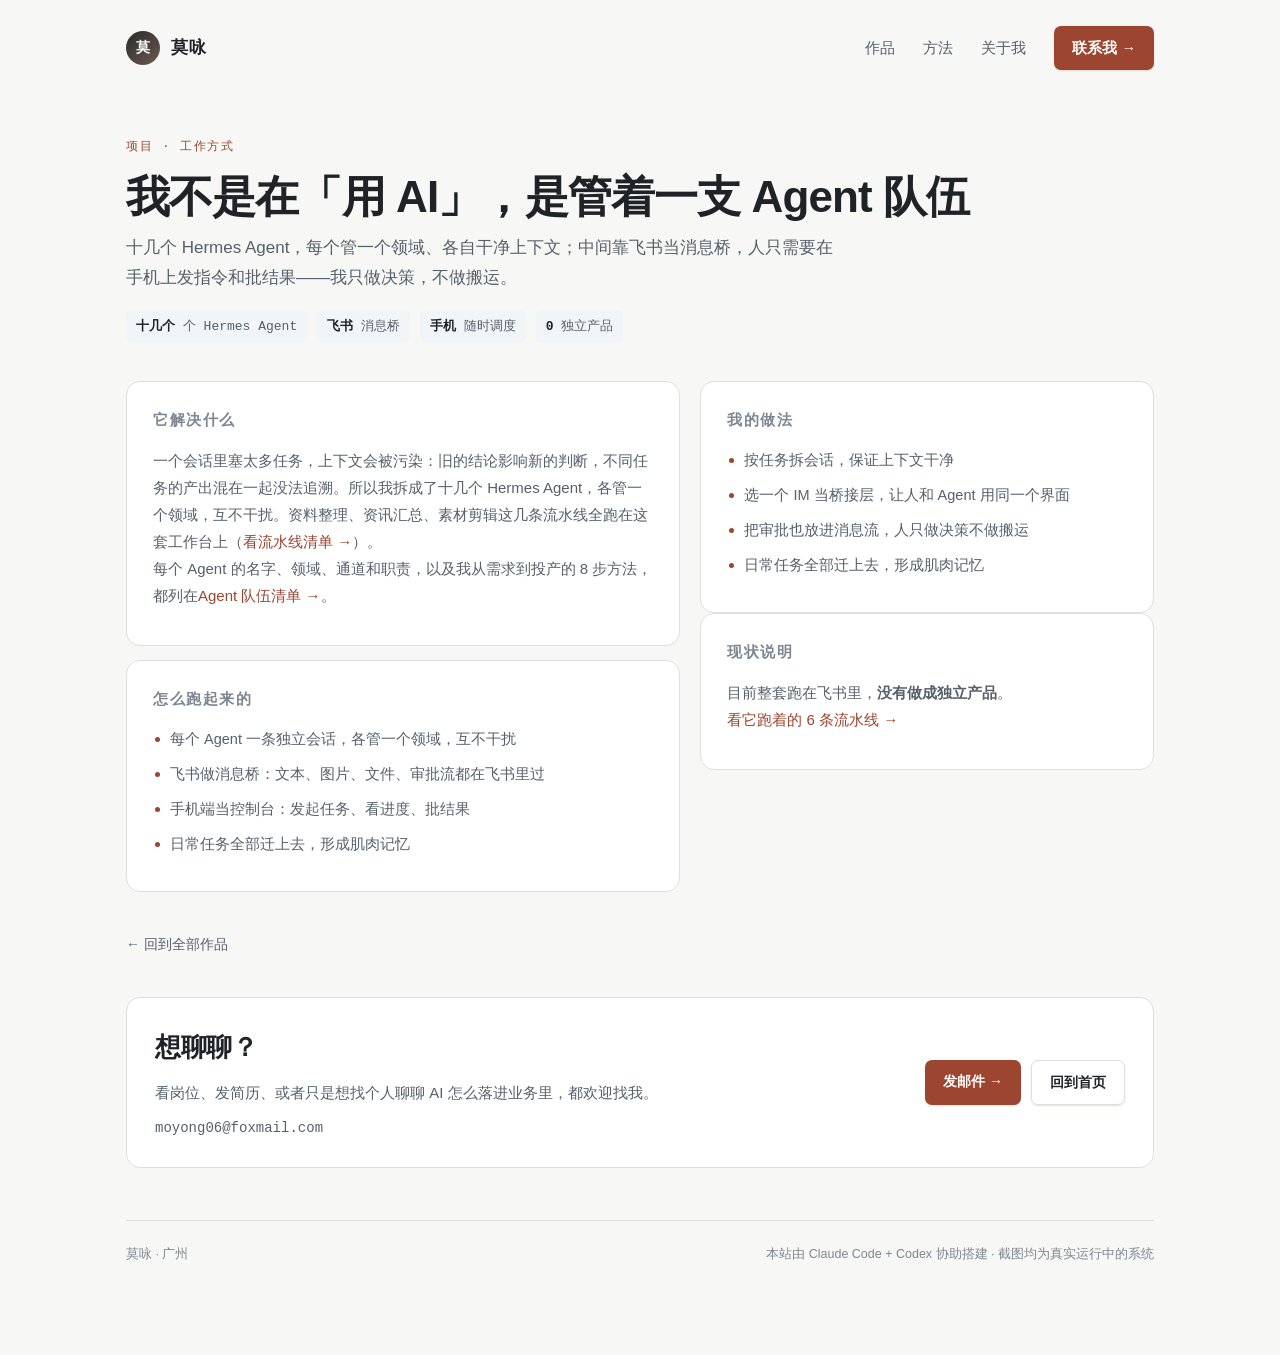
==== commit fcda2b14: "作品集：新增「一次完整的交付」页（自有场景端到端交付：需求澄清五步→岗位说明书→验收卡口→反馈迭代）；删除说明性括号段" ====
--- a/projects/agent.html
+++ b/projects/agent.html
@@ -31,7 +31,7 @@
       <h3>我的做法</h3>
       <ul><li>按任务拆会话，保证上下文干净</li><li>选一个 IM 当桥接层，让人和 Agent 用同一个界面</li><li>把审批也放进消息流，人只做决策不做搬运</li><li>日常任务全部迁上去，形成肌肉记忆</li></ul>
     </div>
-    <div class="dsec" style="margin-bottom:14px"><h3>现状说明</h3><p>目前整套跑在飞书里，<b>没有做成独立产品</b>——这是内部工作方式，不是对外售卖的东西。<a class="more" href="flow.html">看它跑着的 6 条流水线 →</a></p></div>
+    <div class="dsec" style="margin-bottom:14px"><h3>现状说明</h3><p>目前整套跑在飞书里，<b>没有做成独立产品</b>。<a class="more" href="flow.html">看它跑着的 6 条流水线 →</a></p></div>
   </div>
 </div>
 <a class="backlink" href="../index.html#work">← 回到全部作品</a>
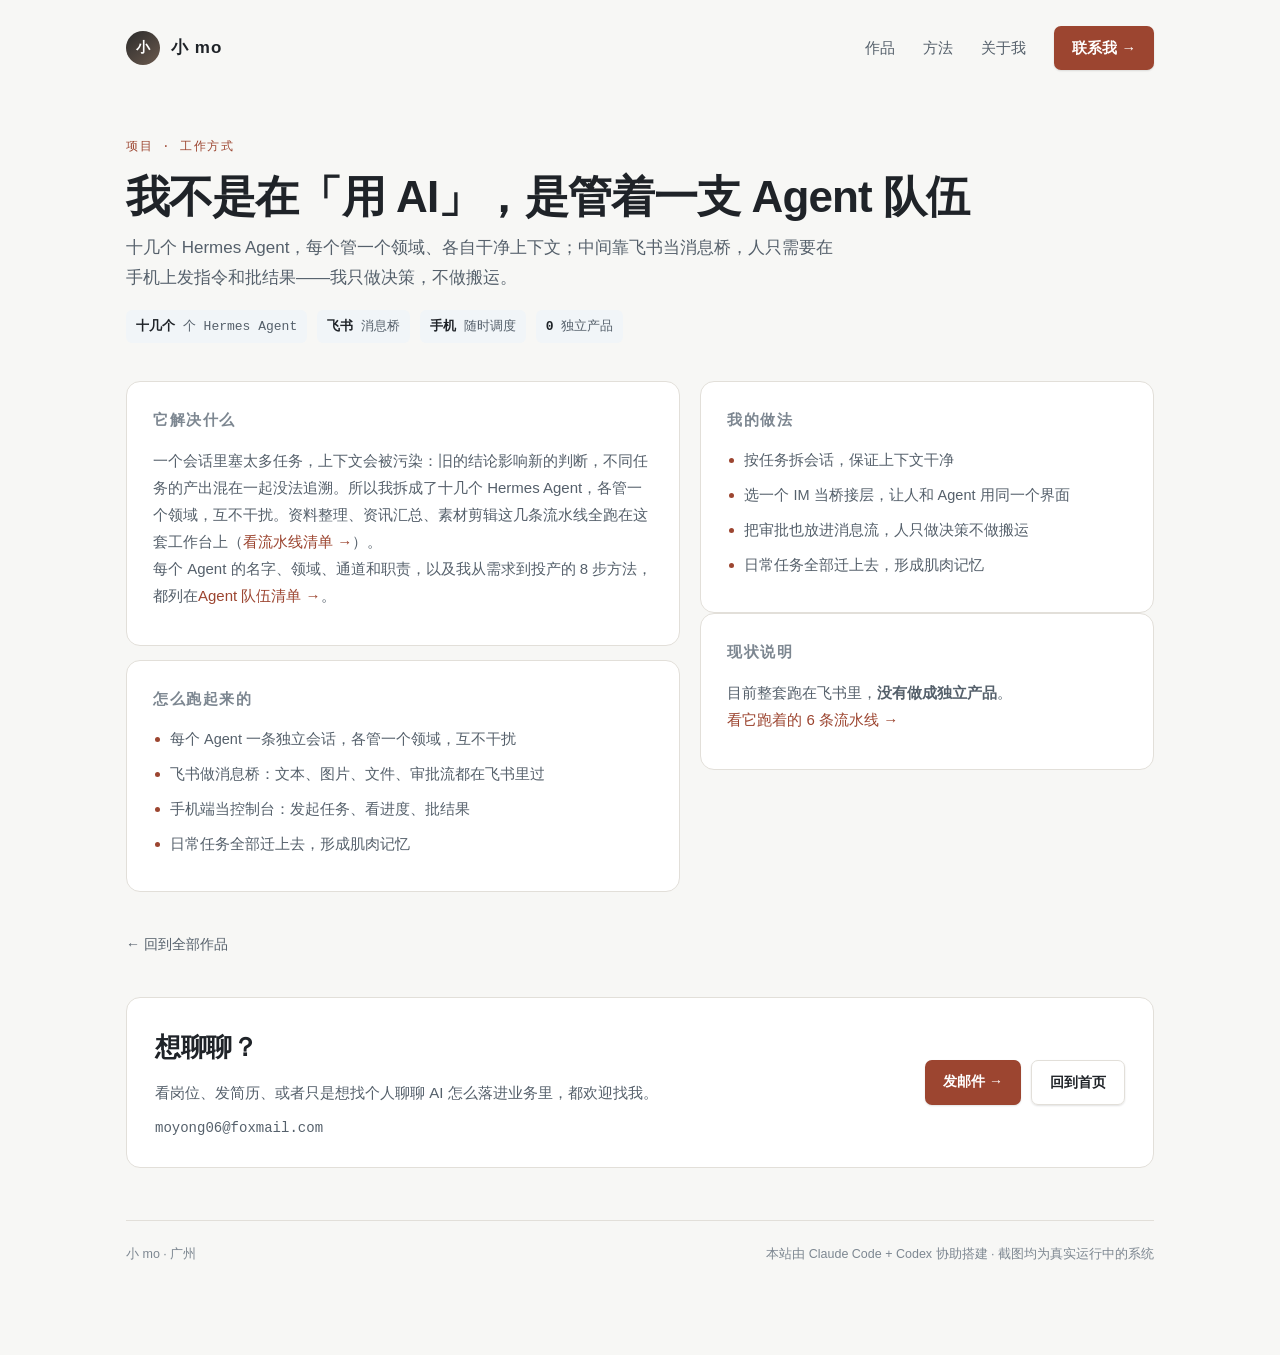
==== commit 43af3eb4: "作品集：署名改为「小 mo」，去除真名" ====
--- a/projects/agent.html
+++ b/projects/agent.html
@@ -3,14 +3,14 @@
 <head>
 <meta charset="UTF-8">
 <meta name="viewport" content="width=device-width,initial-scale=1">
-<title>Agent 工作台 · 莫咏作品集</title>
+<title>Agent 工作台 · 小 mo 作品集</title>
 <meta name="description" content="十几个 Hermes Agent 各管一个领域，加飞书消息桥，手机上随时发起任务、看进度、批结果。">
 <link rel="stylesheet" href="../style.css">
 </head>
 <body>
 <div class="wrap">
 <nav>
-  <a class="brand" href="../index.html"><span class="avatar">莫</span><span class="nm">莫咏</span></a>
+  <a class="brand" href="../index.html"><span class="avatar">小</span><span class="nm">小 mo</span></a>
   <div class="nav-r">
     <a href="../index.html#work">作品</a>
     <a href="../index.html#how">方法</a>
@@ -47,7 +47,7 @@
   </div>
 </div>
 <footer>
-  <span>莫咏 · 广州</span>
+  <span>小 mo · 广州</span>
   <span>本站由 Claude Code + Codex 协助搭建 · 截图均为真实运行中的系统</span>
 </footer>
 </div>
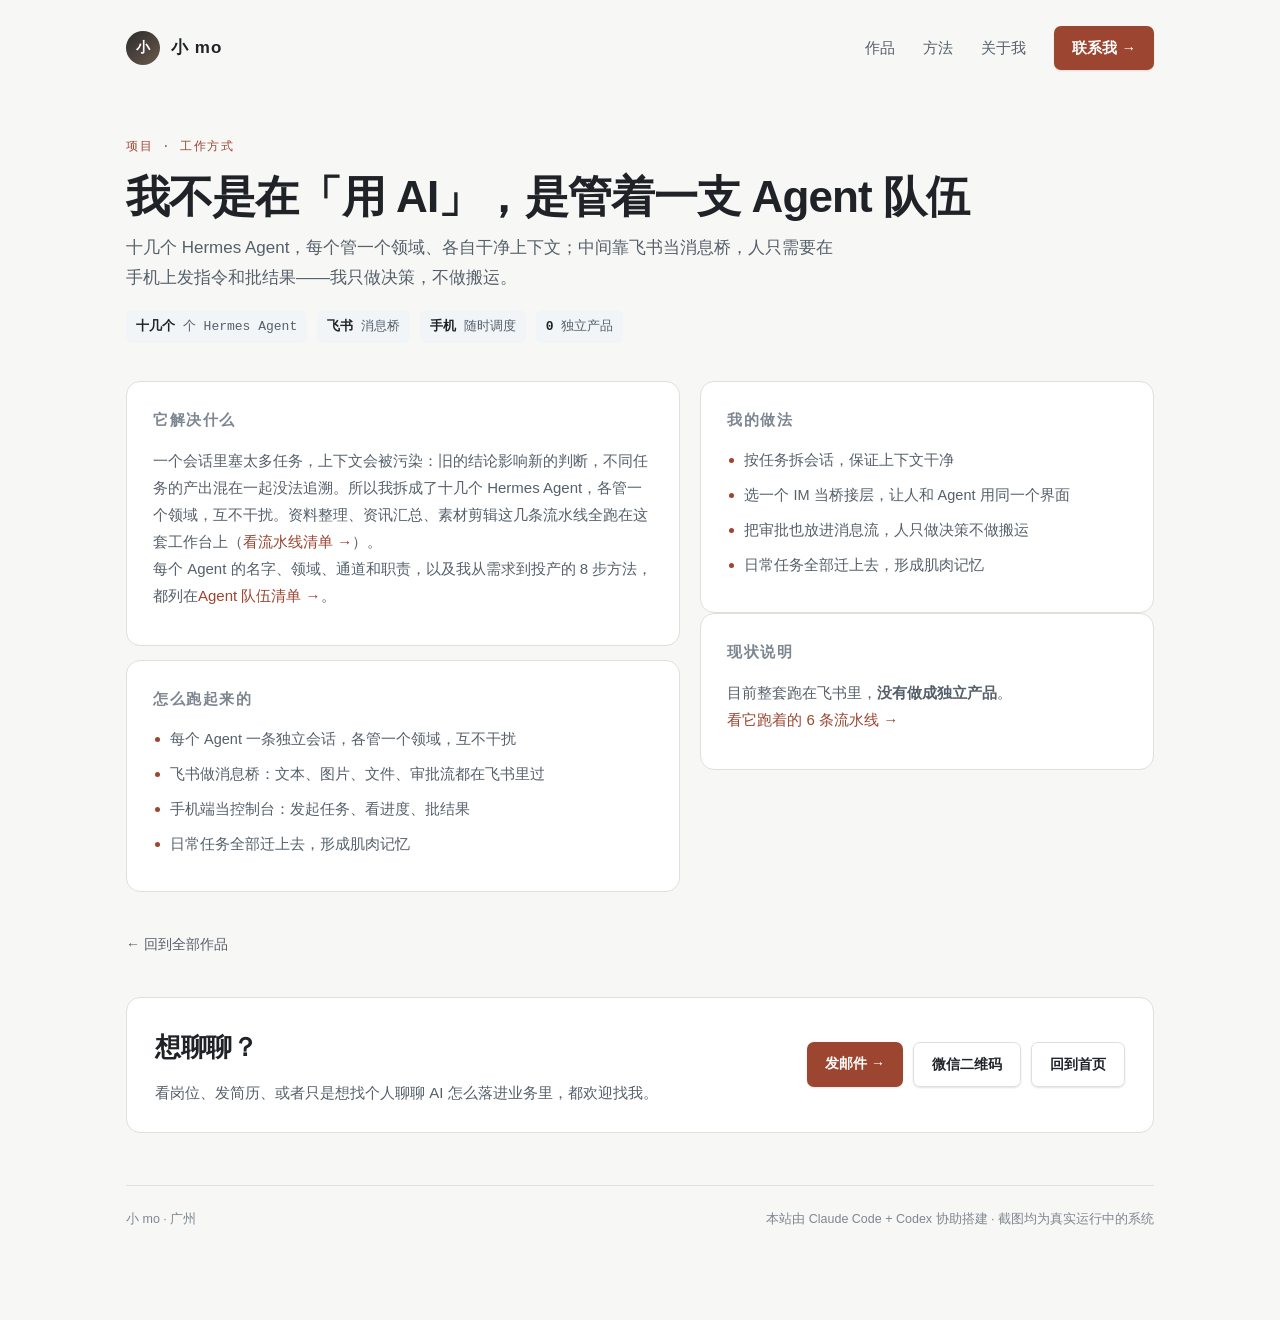
==== commit 2960dc58: "存档 11-01: 署名小 mo；邮箱文字隐藏（仅 mailto 跳转）；新增微信二维码弹窗（占位图待替换）；简历页文案" ====
--- a/projects/agent.html
+++ b/projects/agent.html
@@ -39,10 +39,11 @@
   <div>
     <h2>想聊聊？</h2>
     <p>看岗位、发简历、或者只是想找个人聊聊 AI 怎么落进业务里，都欢迎找我。</p>
-    <div class="mail copy" id="mail">moyong06@foxmail.com</div>
+    
   </div>
   <div class="acts">
     <a class="btn" href="mailto:moyong06@foxmail.com">发邮件 →</a>
+    <a class="btn ghost" href="#" onclick="showWx();return false">微信二维码</a>
     <a class="btn ghost" href="../index.html">回到首页</a>
   </div>
 </div>
@@ -59,5 +60,12 @@
     mail.addEventListener('click',async()=>{try{await navigator.clipboard.writeText('moyong06@foxmail.com');mail.classList.add('done');setTimeout(()=>mail.classList.remove('done'),1600);}catch(e){}});
   }
 </script>
+<div id="wxpop" style="position:fixed;inset:0;background:rgba(20,30,24,.62);display:none;z-index:99;align-items:center;justify-content:center;padding:20px" onclick="if(event.target===this)this.style.display='none'">
+<div style="background:#f7f4ea;border:3px solid #1f3d2b;border-radius:14px;padding:14px;max-width:340px;width:100%;text-align:center">
+<div style="font-size:13px;font-weight:700;color:#1f3d2b;margin-bottom:8px">微信扫码联系小 mo</div>
+<img src="img/wechat.png" style="width:100%;max-width:300px;aspect-ratio:1;object-fit:contain;border:1px solid #1f3d2b" alt="微信二维码">
+<div style="font-size:11px;color:#6b6b5a;margin-top:8px">点击空白处关闭</div>
+</div></div>
+<script>function showWx(){document.getElementById('wxpop').style.display='flex'}</script>
 </body>
 </html>
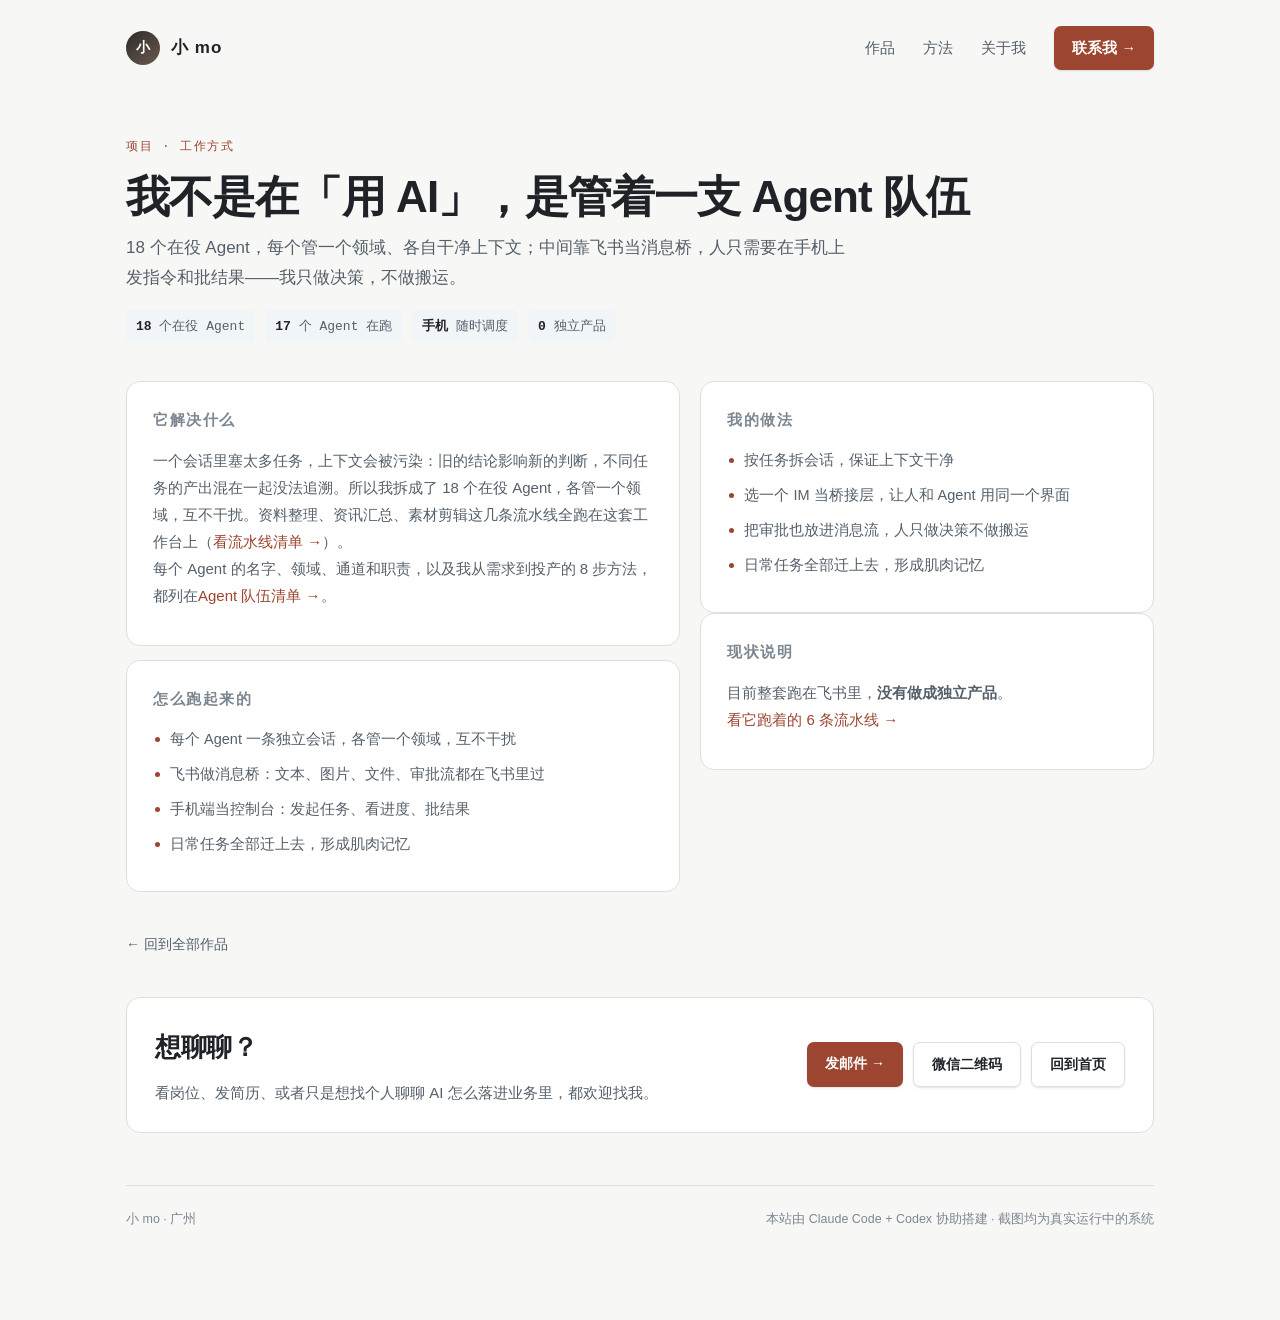
==== commit 33b491a3: "作品集：新增渲染层/情报管线/上线产品/讲解视频四个案例页；口径统一为 18 个在役 Agent + 181 条定时任务 + 近一月 109 亿 token；修 9 个项目页微信二维码路径" ====
--- a/projects/agent.html
+++ b/projects/agent.html
@@ -4,7 +4,7 @@
 <meta charset="UTF-8">
 <meta name="viewport" content="width=device-width,initial-scale=1">
 <title>Agent 工作台 · 小 mo 作品集</title>
-<meta name="description" content="十几个 Hermes Agent 各管一个领域，加飞书消息桥，手机上随时发起任务、看进度、批结果。">
+<meta name="description" content="18 个在役 Agent 各管一个领域，加飞书消息桥，手机上随时发起任务、看进度、批结果。">
 <link rel="stylesheet" href="../style.css">
 </head>
 <body>
@@ -21,11 +21,11 @@
 <div class="dhead">
   <div class="crumb">项目 · 工作方式</div>
   <h1>我不是在「用 AI」，是管着一支 Agent 队伍</h1>
-  <p class="lead">十几个 Hermes Agent，每个管一个领域、各自干净上下文；中间靠飞书当消息桥，人只需要在手机上发指令和批结果——我只做决策，不做搬运。</p>
-  <div class="dnums"><span><b>十几个</b> 个 Hermes Agent</span><span><b>飞书</b> 消息桥</span><span><b>手机</b> 随时调度</span><span><b>0</b> 独立产品</span></div>
+  <p class="lead">18 个在役 Agent，每个管一个领域、各自干净上下文；中间靠飞书当消息桥，人只需要在手机上发指令和批结果——我只做决策，不做搬运。</p>
+  <div class="dnums"><span><b>18</b> 个在役 Agent</span><span><b>17</b> 个 Agent 在跑</span><span><b>手机</b> 随时调度</span><span><b>0</b> 独立产品</span></div>
 </div>
 <div class="dgrid">
-  <div><div class="dsec" style="margin-bottom:14px"><h3>它解决什么</h3><p>一个会话里塞太多任务，上下文会被污染：旧的结论影响新的判断，不同任务的产出混在一起没法追溯。所以我拆成了十几个 Hermes Agent，各管一个领域，互不干扰。资料整理、资讯汇总、素材剪辑这几条流水线全跑在这套工作台上（<a class="more" href="flow.html">看流水线清单 →</a>）。<br>每个 Agent 的名字、领域、通道和职责，以及我从需求到投产的 8 步方法，都列在<a class="more" href="agents.html">Agent 队伍清单 →</a>。</p></div><div class="dsec" style="margin-bottom:14px"><h3>怎么跑起来的</h3><ul><li>每个 Agent 一条独立会话，各管一个领域，互不干扰</li><li>飞书做消息桥：文本、图片、文件、审批流都在飞书里过</li><li>手机端当控制台：发起任务、看进度、批结果</li><li>日常任务全部迁上去，形成肌肉记忆</li></ul></div></div>
+  <div><div class="dsec" style="margin-bottom:14px"><h3>它解决什么</h3><p>一个会话里塞太多任务，上下文会被污染：旧的结论影响新的判断，不同任务的产出混在一起没法追溯。所以我拆成了 18 个在役 Agent，各管一个领域，互不干扰。资料整理、资讯汇总、素材剪辑这几条流水线全跑在这套工作台上（<a class="more" href="flow.html">看流水线清单 →</a>）。<br>每个 Agent 的名字、领域、通道和职责，以及我从需求到投产的 8 步方法，都列在<a class="more" href="agents.html">Agent 队伍清单 →</a>。</p></div><div class="dsec" style="margin-bottom:14px"><h3>怎么跑起来的</h3><ul><li>每个 Agent 一条独立会话，各管一个领域，互不干扰</li><li>飞书做消息桥：文本、图片、文件、审批流都在飞书里过</li><li>手机端当控制台：发起任务、看进度、批结果</li><li>日常任务全部迁上去，形成肌肉记忆</li></ul></div></div>
   <div>
     <div class="dsec">
       <h3>我的做法</h3>
@@ -63,7 +63,7 @@
 <div id="wxpop" style="position:fixed;inset:0;background:rgba(20,30,24,.62);display:none;z-index:99;align-items:center;justify-content:center;padding:20px" onclick="if(event.target===this)this.style.display='none'">
 <div style="background:#f7f4ea;border:3px solid #1f3d2b;border-radius:14px;padding:14px;max-width:340px;width:100%;text-align:center">
 <div style="font-size:13px;font-weight:700;color:#1f3d2b;margin-bottom:8px">微信扫码联系小 mo</div>
-<img src="img/wechat.png" style="width:100%;max-width:300px;aspect-ratio:1;object-fit:contain;border:1px solid #1f3d2b" alt="微信二维码">
+<img src="../img/wechat.png" style="width:100%;max-width:300px;aspect-ratio:1;object-fit:contain;border:1px solid #1f3d2b" alt="微信二维码">
 <div style="font-size:11px;color:#6b6b5a;margin-top:8px">点击空白处关闭</div>
 </div></div>
 <script>function showWx(){document.getElementById('wxpop').style.display='flex'}</script>
--- a/style.css
+++ b/style.css
@@ -241,3 +241,6 @@
   .steps{grid-template-columns:1fr;gap:18px}
   .contact.slim{flex-direction:column;align-items:flex-start}
 }
+
+/* CJK 断行：专名与复合词用 .nw 整体不断行，其余按正常换行 */
+.nw{white-space:nowrap;word-break:normal}
